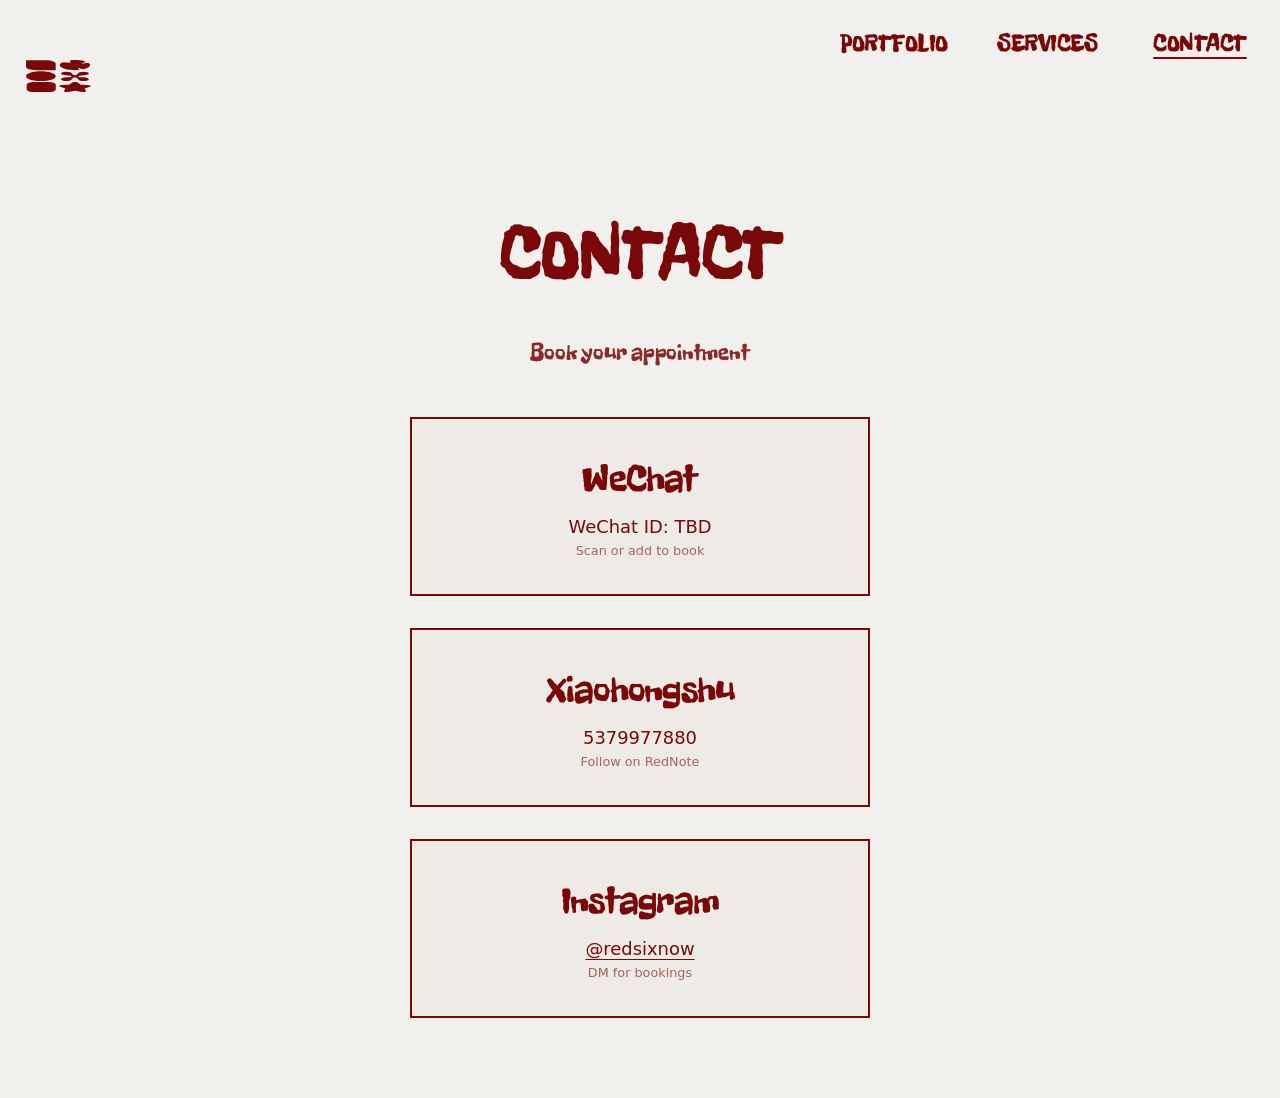
==== contact.html @ 94255a10 "Add portfolio, services, and contact pages Three new static pages sharing the home page chrome (logo" ====
<!doctype html>
<html lang="en">
<head>
    <meta charset="utf-8">
    <meta name="viewport" content="width=device-width,initial-scale=1,viewport-fit=cover">
    <title>Contact — RED SIX NOW</title>
    <meta name="description" content="Book an appointment with RED SIX NOW makeup studio via WeChat, Xiaohongshu or Instagram.">
    <link rel="preconnect" href="https://fonts.googleapis.com">
    <link rel="preconnect" href="https://fonts.gstatic.com" crossorigin>
    <link href="https://fonts.googleapis.com/css2?family=Freckle+Face&display=swap" rel="stylesheet">
    <link rel="stylesheet" href="styles.css">
    <link rel="stylesheet" href="pages.css">
</head>
<body>
    <a class="logo" href="index.html" aria-label="Red Six Now home">
        <img src="assets/logo.svg" alt="Red Six Now">
    </a>

    <nav class="top-nav">
        <a href="portfolio.html">PORTFOLIO</a>
        <a href="services.html">SERVICES</a>
        <a href="contact.html" class="active">CONTACT</a>
    </nav>

    <main class="contact-main">
        <h1 class="page-title">CONTACT</h1>
        <p class="contact-intro">Book your appointment</p>

        <div class="contact-cards">
            <section class="contact-card">
                <h2>WeChat</h2>
                <!-- Swap in real ID or uncomment the <img> below when the QR code is ready. -->
                <p class="contact-value">WeChat ID: TBD</p>
                <!-- <img src="assets/wechat-qr.png" alt="WeChat QR code" class="wechat-qr"> -->
                <p class="contact-hint">Scan or add to book</p>
            </section>

            <section class="contact-card">
                <h2>Xiaohongshu</h2>
                <p class="contact-value">5379977880</p>
                <p class="contact-hint">Follow on RedNote</p>
            </section>

            <section class="contact-card">
                <h2>Instagram</h2>
                <p class="contact-value"><a href="https://instagram.com/redsixnow" target="_blank" rel="noopener">@redsixnow</a></p>
                <p class="contact-hint">DM for bookings</p>
            </section>
        </div>
    </main>
</body>
</html>
---- styles.css ----
:root {
    --bg: #f1f0ec;
    --red: #7a0808;

    /* Logo sized proportionally to viewport (Figma: 98.28 x 148.09 on a
       1920 canvas = ~5.12% / ~7.71% of viewport width), with a min floor
       so it stays legible on very narrow screens. */
    --logo-w: clamp(42px, 5.119vw, 98.28px);
    --logo-h: clamp(63px, 7.713vw, 148.09px);
    --logo-x: clamp(18px, 2.03vw, 39px);
    --logo-y: clamp(20px, 2.083vw, 40px);

    --nav-size: 25px;
    --nav-gap: 11px;
    --nav-x: 9px;
    --nav-y: 30px;
}

* { box-sizing: border-box; }

html, body {
    margin: 0;
    padding: 0;
    min-height: 100vh;
    background: var(--bg);
    color: var(--red);
    font-family: 'Freckle Face', cursive;
    -webkit-font-smoothing: antialiased;
    overflow-x: hidden;
}

/* ─────── Fixed chrome (logo + nav) ─────── */
/* Anchored to viewport corners at real pixel sizes — position stays
   consistent across every viewport. */

.logo {
    position: fixed;
    top: var(--logo-y);
    left: var(--logo-x);
    width: var(--logo-w);
    height: var(--logo-h);
    display: block;
    z-index: 10;
}
.logo img {
    width: 100%;
    height: 100%;
    object-fit: contain;
    display: block;
}

.top-nav {
    position: fixed;
    top: var(--nav-y);
    right: var(--nav-x);
    display: flex;
    align-items: baseline;
    gap: var(--nav-gap);
    z-index: 10;
}
.top-nav a {
    font-family: 'Freckle Face', cursive;
    font-weight: 400;
    font-size: var(--nav-size);
    line-height: 1;
    letter-spacing: -0.02em;
    color: var(--red);
    text-decoration: none;
    text-align: center;
}

/* Fixed-width nav boxes apply on desktop only, so spacing matches Figma
   exactly at 1920. On tablet/mobile, items size to their text content
   so they don't overflow the viewport. */
@media (min-width: 901px) {
    .top-nav a { width: 142px; }
    .top-nav a[href="#contact"] { width: 132px; }
}

/* ─────── Hero section ─────── */

.hero {
    position: relative;
    width: 100%;
    height: 100vh;
    min-height: 100svh;
    overflow: hidden;
    display: flex;
    align-items: center;
    justify-content: center;
}

/* Background photo — matches the Figma crop (175.5% height, -36.1% top) */
.hero-image {
    position: absolute;
    top: 0;
    left: 50%;
    transform: translateX(-50%);
    height: 100%;
    aspect-ratio: 1409 / 1080;
    opacity: 0.8;
    overflow: hidden;
    pointer-events: none;
    z-index: 1;
}
.hero-image img {
    position: absolute;
    top: -36.1%;
    left: 0;
    width: 100%;
    height: 175.5%;
    object-fit: cover;
    display: block;
}

/* Title + tagline composition.
   The title is truly centered in the viewport (matching the Figma frame
   center) and the tagline is pinned to the right edge of the title so it
   doesn't pull the title off-center. */
.hero-content {
    position: relative;
    z-index: 2;
    width: 100%;
    display: flex;
    justify-content: center;
    padding: 0 24px;
}

.title {
    position: relative;
    font-family: 'Freckle Face', cursive;
    font-weight: 400;
    /* 200px at 1920-wide viewport, scales fluidly */
    font-size: clamp(56px, 10.4vw, 200px);
    line-height: 0.9;
    letter-spacing: -0.05em;
    color: var(--red);
    margin: 0;
    text-align: center;
    white-space: nowrap;
}

.tagline {
    position: absolute;
    left: 100%;
    /* Figma places the tagline center 54px below the title center at a 200px
       title. That works out to ~14% up from the bottom of the title line-box,
       which scales correctly with the fluid title size. */
    bottom: 14%;
    margin-left: clamp(2px, 0.3vw, 8px);
    font-family: 'Freckle Face', cursive;
    font-size: clamp(7px, 1.05vw, 20px);
    line-height: 1;
    letter-spacing: -0.02em;
    color: var(--red);
    white-space: nowrap;
}

/* ─────── Tablet ─────── */
@media (max-width: 900px) {
    :root {
        --nav-size: 22px;
        --nav-gap: 40px;
        --nav-x: 28px;
        --nav-y: 26px;
    }
}

/* ─────── Mobile ─────── */
@media (max-width: 560px) {
    :root {
        --nav-size: 16px;
        --nav-gap: 18px;
        --nav-x: 18px;
        --nav-y: 22px;
    }

    .title {
        /* Larger relative to narrow viewports so it reads as the hero */
        font-size: clamp(44px, 16vw, 120px);
    }

    /* On narrow screens, drop the tagline below the centered title
       instead of letting it hang off-screen to the right. */
    .tagline {
        position: static;
        display: block;
        margin: 4px 0 0;
        font-size: clamp(8px, 2.4vw, 14px);
    }

    /* On very narrow viewports the portrait photo looks better cropped wider */
    .hero-image {
        left: 50%;
        height: 100%;
        aspect-ratio: auto;
        width: 100%;
        transform: translateX(-50%);
    }
    .hero-image img {
        top: 0;
        height: 100%;
        object-fit: cover;
        object-position: center 20%;
    }
}

/* ─────── Ultra-narrow (phones in portrait < 380) ─────── */
@media (max-width: 380px) {
    .title { font-size: 52px; }
    .tagline { font-size: 10px; }
    :root {
        --nav-gap: 14px;
        --nav-size: 14px;
    }
}
---- pages.css ----
/* ─────── Subpage chrome / shared ─────── */

.page-main {
    /* Top padding clears the fixed logo/nav on every viewport. The logo
       is the tallest chrome element; clamp mirrors its height plus
       breathing room. */
    padding: clamp(160px, 17vw, 240px) clamp(24px, 4vw, 80px) 80px;
    position: relative;
    z-index: 1;
}

.page-title {
    font-family: 'Freckle Face', cursive;
    font-weight: 400;
    font-size: clamp(56px, 6vw, 110px);
    line-height: 0.9;
    letter-spacing: -0.03em;
    color: var(--red);
    text-align: center;
    margin: 0 0 clamp(32px, 4vw, 60px);
}

/* Active nav link indicator */
.top-nav a.active {
    text-decoration: underline;
    text-decoration-thickness: 2px;
    text-underline-offset: 6px;
}

/* ─────── Portfolio ─────── */

.portfolio-grid {
    display: grid;
    grid-template-columns: repeat(auto-fill, minmax(260px, 1fr));
    gap: clamp(12px, 1.5vw, 24px);
    max-width: 1600px;
    margin: 0 auto;
}

.portfolio-tile {
    margin: 0;
    aspect-ratio: 3 / 4;
    overflow: hidden;
    background: rgba(122, 8, 8, 0.06);
    position: relative;
}

.portfolio-tile img {
    width: 100%;
    height: 100%;
    object-fit: cover;
    display: block;
    transition: transform 0.4s ease;
}

.portfolio-tile:hover img {
    transform: scale(1.04);
}

/* ─────── Services ─────── */

.services-list {
    max-width: 860px;
    margin: 0 auto;
}

.service-row {
    display: flex;
    justify-content: space-between;
    align-items: flex-start;
    gap: 32px;
    padding: 28px 0;
    border-bottom: 1px solid rgba(122, 8, 8, 0.25);
}

.service-info {
    flex: 1;
    min-width: 0;
}

.service-name {
    font-family: 'Freckle Face', cursive;
    font-weight: 400;
    font-size: clamp(28px, 3vw, 42px);
    line-height: 1;
    letter-spacing: -0.02em;
    color: var(--red);
    margin: 0 0 8px;
}

.service-desc {
    margin: 0;
    font-family: system-ui, -apple-system, sans-serif;
    font-size: clamp(14px, 1.1vw, 16px);
    line-height: 1.5;
    color: var(--red);
    opacity: 0.85;
}

.service-note {
    margin: 6px 0 0;
    font-family: system-ui, -apple-system, sans-serif;
    font-size: clamp(12px, 0.95vw, 14px);
    font-style: italic;
    color: var(--red);
    opacity: 0.6;
}

.service-price {
    font-family: 'Freckle Face', cursive;
    font-size: clamp(26px, 2.6vw, 38px);
    line-height: 1;
    letter-spacing: -0.02em;
    color: var(--red);
    white-space: nowrap;
    flex-shrink: 0;
}

.booking-notes {
    max-width: 860px;
    margin: clamp(40px, 5vw, 72px) auto 0;
    padding-top: clamp(28px, 3.5vw, 40px);
    border-top: 2px solid var(--red);
    font-family: system-ui, -apple-system, sans-serif;
}

.booking-notes h3 {
    font-family: 'Freckle Face', cursive;
    font-weight: 400;
    font-size: clamp(24px, 2.4vw, 32px);
    letter-spacing: -0.02em;
    color: var(--red);
    margin: 0 0 16px;
}

.booking-notes ul {
    padding-left: 20px;
    margin: 0;
    line-height: 1.65;
    font-size: clamp(14px, 1.1vw, 16px);
    color: var(--red);
}

.booking-notes li {
    margin-bottom: 8px;
}

.booking-notes li:last-child {
    margin-bottom: 0;
}

/* ─────── Contact ─────── */

.contact-main {
    min-height: 100vh;
    display: flex;
    flex-direction: column;
    align-items: center;
    justify-content: center;
    text-align: center;
    padding: clamp(160px, 17vw, 240px) 24px 80px;
}

.contact-intro {
    font-family: 'Freckle Face', cursive;
    font-size: clamp(20px, 1.8vw, 28px);
    color: var(--red);
    margin: 0 0 clamp(32px, 4vw, 60px);
    opacity: 0.85;
    letter-spacing: -0.01em;
}

.contact-cards {
    display: flex;
    flex-direction: column;
    gap: clamp(20px, 2.5vw, 36px);
    width: 100%;
    max-width: 460px;
}

.contact-card {
    border: 2px solid var(--red);
    padding: clamp(24px, 3vw, 36px);
    background: rgba(122, 8, 8, 0.02);
    transition: background 0.2s ease;
}

.contact-card:hover {
    background: rgba(122, 8, 8, 0.06);
}

.contact-card h2 {
    font-family: 'Freckle Face', cursive;
    font-weight: 400;
    font-size: clamp(28px, 3vw, 40px);
    letter-spacing: -0.02em;
    color: var(--red);
    margin: 0 0 14px;
}

.contact-value {
    font-family: system-ui, -apple-system, sans-serif;
    font-size: clamp(16px, 1.4vw, 20px);
    color: var(--red);
    margin: 0 0 6px;
    user-select: all;
    word-break: break-word;
}

.contact-value a {
    color: var(--red);
    text-decoration: underline;
    text-underline-offset: 4px;
}

.contact-hint {
    font-family: system-ui, -apple-system, sans-serif;
    font-size: clamp(12px, 1vw, 14px);
    color: var(--red);
    opacity: 0.6;
    margin: 0;
}

/* ─────── Small-screen tweaks ─────── */

@media (max-width: 560px) {
    .service-row {
        flex-direction: column;
        align-items: flex-start;
        gap: 12px;
    }
    .service-price {
        align-self: flex-end;
    }
    .page-main {
        padding-top: clamp(120px, 24vw, 180px);
    }
}
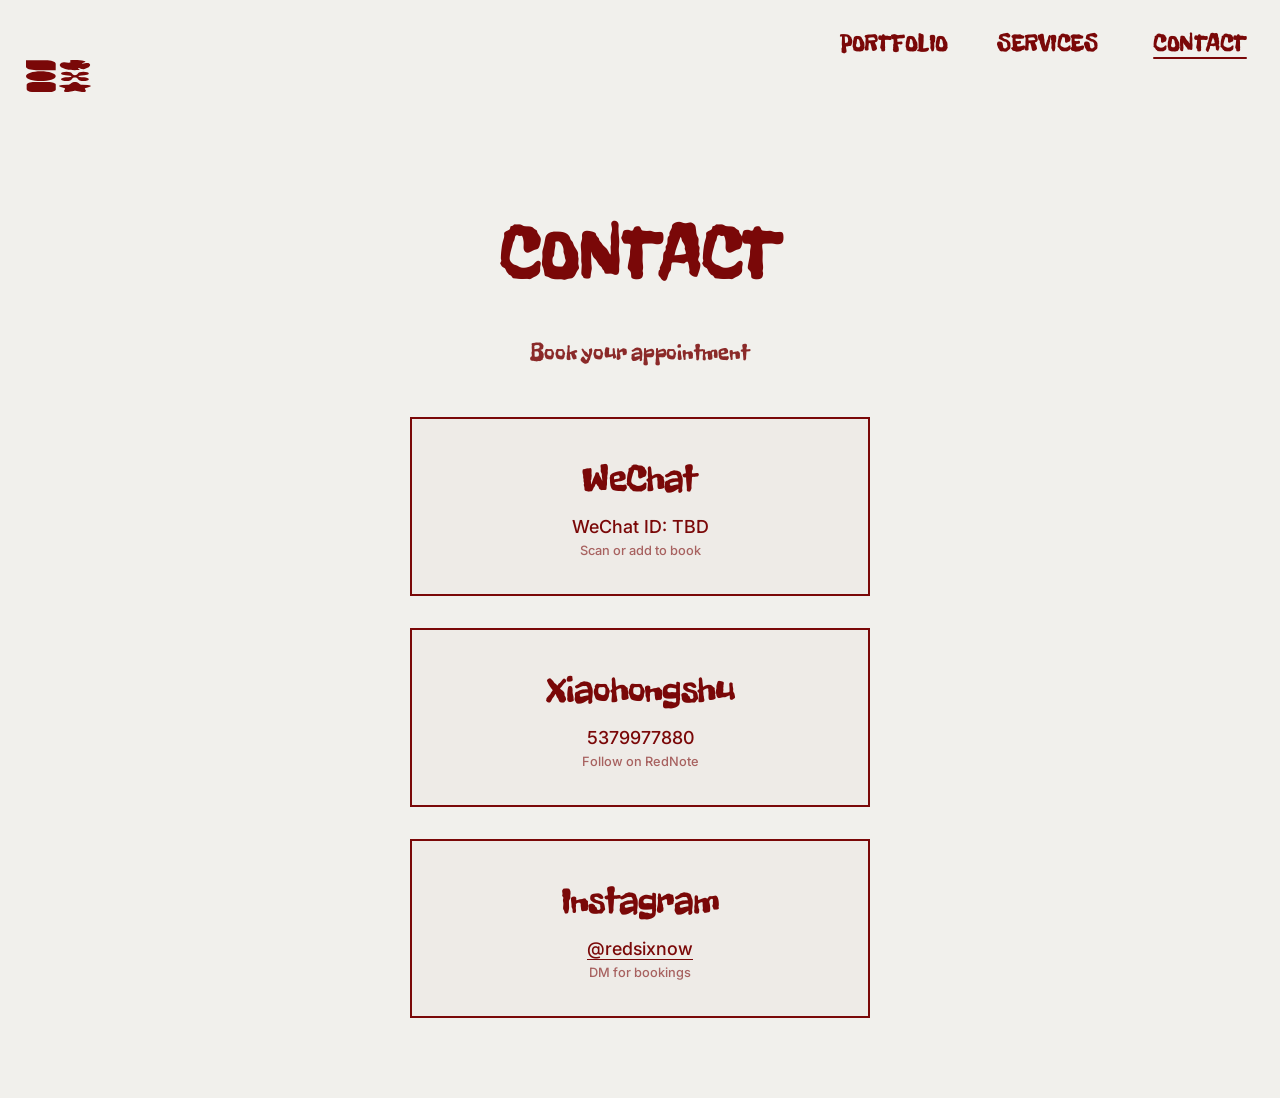
==== commit 92b6002c: "Use FK Grotesk Neue Medium as secondary font with Inter fallback Add an @font-face block for FK Grot" ====
--- a/contact.html
+++ b/contact.html
@@ -7,7 +7,7 @@
     <meta name="description" content="Book an appointment with RED SIX NOW makeup studio via WeChat, Xiaohongshu or Instagram.">
     <link rel="preconnect" href="https://fonts.googleapis.com">
     <link rel="preconnect" href="https://fonts.gstatic.com" crossorigin>
-    <link href="https://fonts.googleapis.com/css2?family=Freckle+Face&display=swap" rel="stylesheet">
+    <link href="https://fonts.googleapis.com/css2?family=Freckle+Face&family=Inter:wght@500&display=swap" rel="stylesheet">
     <link rel="stylesheet" href="styles.css">
     <link rel="stylesheet" href="pages.css">
 </head>
--- a/pages.css
+++ b/pages.css
@@ -1,3 +1,15 @@
+/* FK Grotesk Neue is a commercial font by Florian Karsten. If you have
+   a licensed .woff2 file, drop it into assets/fonts/ and this @font-face
+   will pick it up automatically. Until then the stack falls back to
+   Inter (loaded from Google Fonts in the HTML) and system sans. */
+@font-face {
+    font-family: 'FK Grotesk Neue';
+    src: url('assets/fonts/FKGroteskNeue-Medium.woff2') format('woff2');
+    font-weight: 500;
+    font-style: normal;
+    font-display: swap;
+}
+
 /* ─────── Subpage chrome / shared ─────── */
 
 .page-main {
@@ -90,7 +102,8 @@
 
 .service-desc {
     margin: 0;
-    font-family: system-ui, -apple-system, sans-serif;
+    font-family: 'FK Grotesk Neue', 'Inter', system-ui, -apple-system, sans-serif;
+    font-weight: 500;
     font-size: clamp(14px, 1.1vw, 16px);
     line-height: 1.5;
     color: var(--red);
@@ -99,7 +112,8 @@
 
 .service-note {
     margin: 6px 0 0;
-    font-family: system-ui, -apple-system, sans-serif;
+    font-family: 'FK Grotesk Neue', 'Inter', system-ui, -apple-system, sans-serif;
+    font-weight: 500;
     font-size: clamp(12px, 0.95vw, 14px);
     font-style: italic;
     color: var(--red);
@@ -121,7 +135,8 @@
     margin: clamp(40px, 5vw, 72px) auto 0;
     padding-top: clamp(28px, 3.5vw, 40px);
     border-top: 2px solid var(--red);
-    font-family: system-ui, -apple-system, sans-serif;
+    font-family: 'FK Grotesk Neue', 'Inter', system-ui, -apple-system, sans-serif;
+    font-weight: 500;
 }
 
 .booking-notes h3 {
@@ -199,7 +214,8 @@
 }
 
 .contact-value {
-    font-family: system-ui, -apple-system, sans-serif;
+    font-family: 'FK Grotesk Neue', 'Inter', system-ui, -apple-system, sans-serif;
+    font-weight: 500;
     font-size: clamp(16px, 1.4vw, 20px);
     color: var(--red);
     margin: 0 0 6px;
@@ -214,7 +230,8 @@
 }
 
 .contact-hint {
-    font-family: system-ui, -apple-system, sans-serif;
+    font-family: 'FK Grotesk Neue', 'Inter', system-ui, -apple-system, sans-serif;
+    font-weight: 500;
     font-size: clamp(12px, 1vw, 14px);
     color: var(--red);
     opacity: 0.6;
